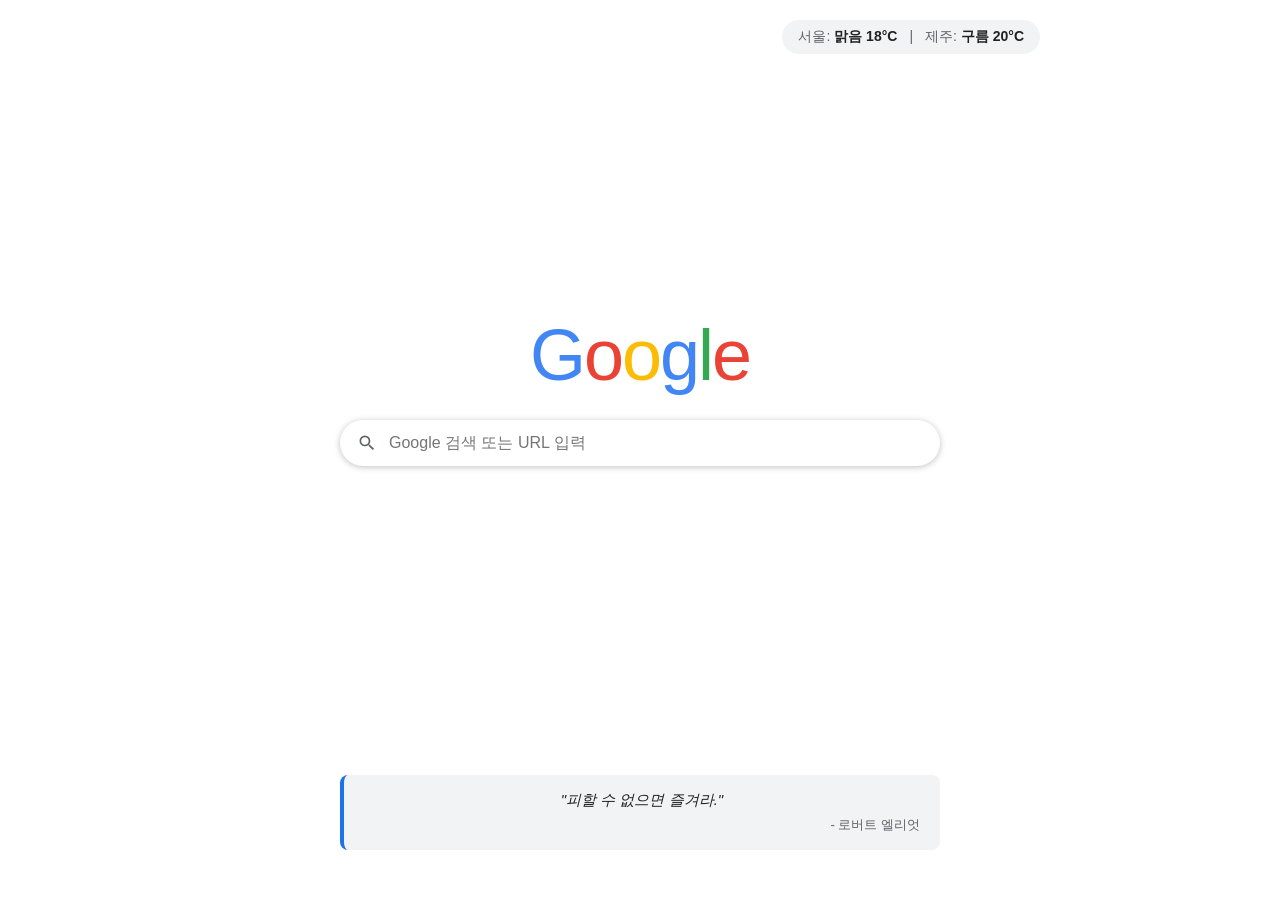
==== index.html @ ef7b277c "Add files via upload" ====
<!DOCTYPE html>
<html lang="ko">
<head>
    <meta charset="UTF-8">
    <meta name="viewport" content="width=device-width, initial-scale=1.0">
    <title>Google 스타일 홈</title>
    <style>
        :root {
            --google-blue: #1a73e8;
            --google-gray: #5f6368;
            --google-light-gray: #f1f3f4;
            --border-color: #dfe1e5;
            --text-color: #202124;
        }

        * {
            box-sizing: border-box;
            margin: 0;
            padding: 0;
            font-family: 'Segoe UI', Roboto, Helvetica, Arial, sans-serif;
        }

        body {
            display: flex;
            flex-direction: column;
            justify-content: space-between;
            align-items: center;
            min-height: 100vh;
            background-color: #ffffff;
            color: var(--text-color);
            padding: 20px;
        }

        /* 상단 영역: 날씨 */
        header {
            width: 100%;
            max-width: 800px;
            display: flex;
            justify-content: flex-end;
            gap: 16px;
        }

        .weather-box {
            display: flex;
            gap: 12px;
            background: var(--google-light-gray);
            padding: 8px 16px;
            border-radius: 20px;
            font-size: 14px;
            color: var(--google-gray);
        }

        .weather-item span {
            font-weight: 600;
            color: var(--text-color);
        }

        /* 메인 중앙 영역 (검색창) */
        main {
            display: flex;
            flex-direction: column;
            align-items: center;
            width: 100%;
            max-width: 600px;
            margin-top: -50px;
        }

        .logo {
            font-size: 72px;
            font-weight: 500;
            letter-spacing: -2px;
            margin-bottom: 24px;
            user-select: none;
        }

        /* 구글 로고 컬러 효과 */
        .logo span:nth-child(1) { color: #4285F4; }
        .logo span:nth-child(2) { color: #EA4335; }
        .logo span:nth-child(3) { color: #FBBC05; }
        .logo span:nth-child(4) { color: #4285F4; }
        .logo span:nth-child(5) { color: #34A853; }
        .logo span:nth-child(6) { color: #EA4335; }

        .search-form {
            width: 100%;
            position: relative;
        }

        .search-input-wrapper {
            display: flex;
            align-items: center;
            width: 100%;
            height: 46px;
            border: 1px solid var(--border-color);
            border-radius: 24px;
            padding: 0 16px;
            transition: box-shadow 0.2s ease, border-color 0.2s ease;
            background: #fff;
        }

        .search-input-wrapper:hover,
        .search-input-wrapper:focus-within {
            box-shadow: 0 1px 6px rgba(32,33,36,.28);
            border-color: rgba(223,225,229,0);
        }

        .search-icon {
            width: 20px;
            height: 20px;
            fill: var(--google-gray);
            margin-right: 12px;
        }

        .search-input {
            flex: 1;
            border: none;
            outline: none;
            font-size: 16px;
            background: transparent;
            color: var(--text-color);
        }

        /* 하단 영역: 명언 */
        footer {
            width: 100%;
            max-width: 600px;
            text-align: center;
            padding-bottom: 30px;
        }

        .quote-container {
            background-color: var(--google-light-gray);
            border-radius: 8px;
            padding: 16px 20px;
            border-left: 4px solid var(--google-blue);
        }

        .quote-text {
            font-size: 15px;
            font-style: italic;
            color: var(--text-color);
            margin-bottom: 6px;
        }

        .quote-author {
            font-size: 13px;
            color: var(--google-gray);
            text-align: right;
        }
    </style>
</head>
<body>

    <!-- 상단: 서울, 제주 날씨 -->
    <header>
        <div class="weather-box">
            <div class="weather-item">서울: <span id="seoul-weather">불러오는 중...</span></div>
            <div class="weather-item">|</div>
            <div class="weather-item">제주: <span id="jeju-weather">불러오는 중...</span></div>
        </div>
    </header>

    <!-- 중앙: 구글 스타일 로고 및 검색창 -->
    <main>
        <div class="logo">
            <span>G</span><span>o</span><span>o</span><span>g</span><span>l</span><span>e</span>
        </div>
        <form class="search-form" action="https://www.google.com/search" method="GET">
            <div class="search-input-wrapper">
                <svg class="search-icon" focusable="false" xmlns="http://www.w3.org/2000/svg" viewBox="0 0 24 24">
                    <path d="M15.5 14h-.79l-.28-.27A6.471 6.471 0 0 0 16 9.5 6.5 6.5 0 1 0 9.5 16c1.61 0 3.09-.59 4.23-1.57l.27.28v.79l5 4.99L20.49 19l-4.99-5zm-6 0C7.01 14 5 11.99 5 9.5S7.01 5 9.5 5 14 7.01 14 9.5 11.99 14 9.5 14z"></path>
                </svg>
                <input type="text" name="q" class="search-input" placeholder="Google 검색 또는 URL 입력" autocomplete="off" autofocus>
            </div>
        </form>
    </main>

    <!-- 하단: 오늘의 명언 -->
    <footer>
        <div class="quote-container">
            <p class="quote-text" id="quote-content">"삶이 있는 한 희망은 있다."</p>
            <p class="quote-author" id="quote-author">- 키케로</p>
        </div>
    </footer>

    <script>
        // 1. 간단한 날씨 시뮬레이션 (실제 API 연동 전 UI 확인용 임시 데이터, 필요시 API 교체 가능)
        // 서울과 제주의 날씨 정보를 가볍게 반영해 둡니다.
        document.getElementById('seoul-weather').innerText = '맑음 18°C';
        document.getElementById('jeju-weather').innerText = '구름 20°C';

        // 2. 명언 데이터 리스트
        const quotes = [
            { text: "삶이 있는 한 희망은 있다.", author: "키케로" },
            { text: "산다는 것은 서두르는 것이 아니라, 음미하는 것이다.", author: "존 레논" },
            { text: "1퍼센트의 가능성, 그것이 나의 길이다.", author: "나폴레옹" },
            { text: "피할 수 없으면 즐겨라.", author: "로버트 엘리엇" },
            { text: "내일은 내일의 태양이 뜬다.", author: "마가렛 미첼" },
            { text: "가장 큰 위험은 위험을 감수하지 않는 것이다.", author: "마크 저커버그" }
        ];

        // 페이지를 열 때마다 무작위 명언 출력
        function displayRandomQuote() {
            const randomIndex = Math.floor(Math.random() * quotes.length);
            const selectedQuote = quotes[randomIndex];
            
            document.getElementById('quote-content').innerText = `"${selectedQuote.text}"`;
            document.getElementById('quote-author').innerText = `- ${selectedQuote.author}`;
        }

        displayRandomQuote();
    </script>
</body>
</html>
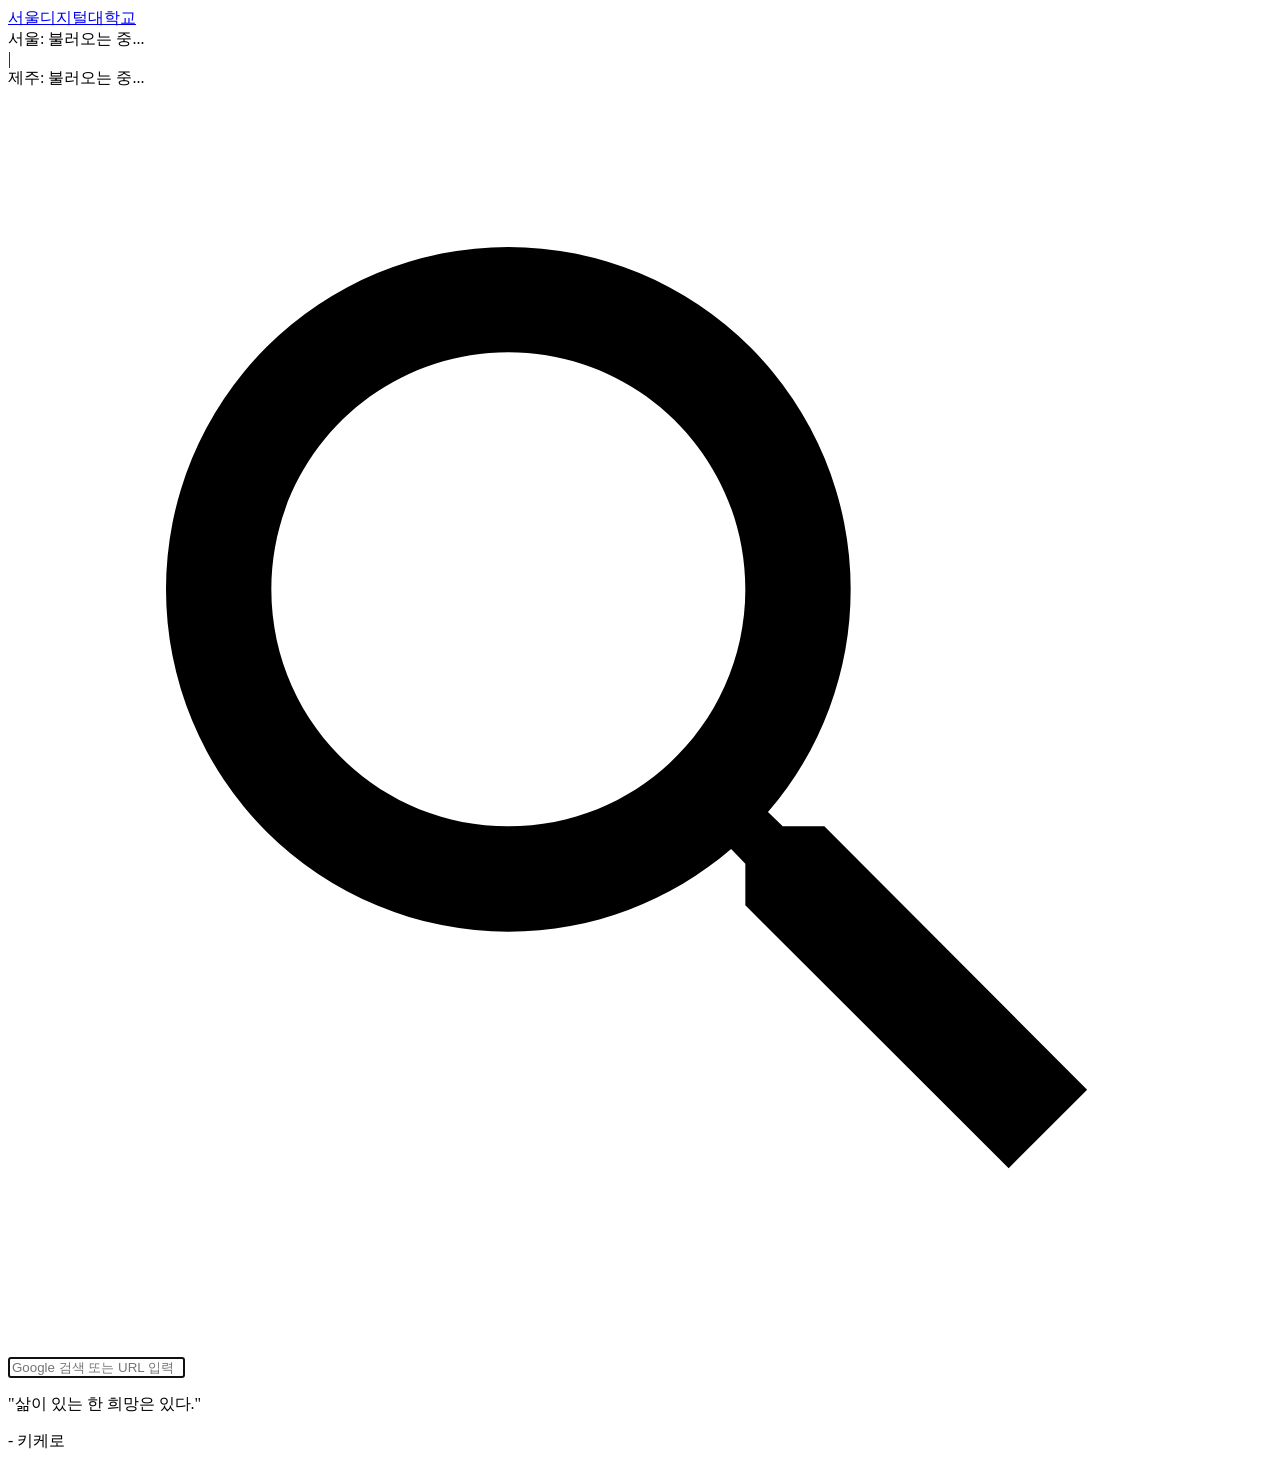
==== commit 6562948c: "Add files via upload" ====
--- a/index.html
+++ b/index.html
@@ -3,156 +3,17 @@
 <head>
     <meta charset="UTF-8">
     <meta name="viewport" content="width=device-width, initial-scale=1.0">
-    <title>Google 스타일 홈</title>
-    <style>
-        :root {
-            --google-blue: #1a73e8;
-            --google-gray: #5f6368;
-            --google-light-gray: #f1f3f4;
-            --border-color: #dfe1e5;
-            --text-color: #202124;
-        }
-
-        * {
-            box-sizing: border-box;
-            margin: 0;
-            padding: 0;
-            font-family: 'Segoe UI', Roboto, Helvetica, Arial, sans-serif;
-        }
-
-        body {
-            display: flex;
-            flex-direction: column;
-            justify-content: space-between;
-            align-items: center;
-            min-height: 100vh;
-            background-color: #ffffff;
-            color: var(--text-color);
-            padding: 20px;
-        }
-
-        /* 상단 영역: 날씨 */
-        header {
-            width: 100%;
-            max-width: 800px;
-            display: flex;
-            justify-content: flex-end;
-            gap: 16px;
-        }
-
-        .weather-box {
-            display: flex;
-            gap: 12px;
-            background: var(--google-light-gray);
-            padding: 8px 16px;
-            border-radius: 20px;
-            font-size: 14px;
-            color: var(--google-gray);
-        }
-
-        .weather-item span {
-            font-weight: 600;
-            color: var(--text-color);
-        }
-
-        /* 메인 중앙 영역 (검색창) */
-        main {
-            display: flex;
-            flex-direction: column;
-            align-items: center;
-            width: 100%;
-            max-width: 600px;
-            margin-top: -50px;
-        }
-
-        .logo {
-            font-size: 72px;
-            font-weight: 500;
-            letter-spacing: -2px;
-            margin-bottom: 24px;
-            user-select: none;
-        }
-
-        /* 구글 로고 컬러 효과 */
-        .logo span:nth-child(1) { color: #4285F4; }
-        .logo span:nth-child(2) { color: #EA4335; }
-        .logo span:nth-child(3) { color: #FBBC05; }
-        .logo span:nth-child(4) { color: #4285F4; }
-        .logo span:nth-child(5) { color: #34A853; }
-        .logo span:nth-child(6) { color: #EA4335; }
-
-        .search-form {
-            width: 100%;
-            position: relative;
-        }
-
-        .search-input-wrapper {
-            display: flex;
-            align-items: center;
-            width: 100%;
-            height: 46px;
-            border: 1px solid var(--border-color);
-            border-radius: 24px;
-            padding: 0 16px;
-            transition: box-shadow 0.2s ease, border-color 0.2s ease;
-            background: #fff;
-        }
-
-        .search-input-wrapper:hover,
-        .search-input-wrapper:focus-within {
-            box-shadow: 0 1px 6px rgba(32,33,36,.28);
-            border-color: rgba(223,225,229,0);
-        }
-
-        .search-icon {
-            width: 20px;
-            height: 20px;
-            fill: var(--google-gray);
-            margin-right: 12px;
-        }
-
-        .search-input {
-            flex: 1;
-            border: none;
-            outline: none;
-            font-size: 16px;
-            background: transparent;
-            color: var(--text-color);
-        }
-
-        /* 하단 영역: 명언 */
-        footer {
-            width: 100%;
-            max-width: 600px;
-            text-align: center;
-            padding-bottom: 30px;
-        }
-
-        .quote-container {
-            background-color: var(--google-light-gray);
-            border-radius: 8px;
-            padding: 16px 20px;
-            border-left: 4px solid var(--google-blue);
-        }
-
-        .quote-text {
-            font-size: 15px;
-            font-style: italic;
-            color: var(--text-color);
-            margin-bottom: 6px;
-        }
-
-        .quote-author {
-            font-size: 13px;
-            color: var(--google-gray);
-            text-align: right;
-        }
-    </style>
+    <title>서울디지털대학교 홈</title>
+    <!-- 외부 CSS 파일 연결 -->
+    <link rel="stylesheet" href="style.css">
 </head>
 <body>
 
-    <!-- 상단: 서울, 제주 날씨 -->
-    <header>
+    <!-- 상단 영역: 왼쪽 서울디지털대학교 로고 링크 / 오른쪽 날씨 -->
+    <header class="top-header">
+        <a href="https://www.sdu.ac.kr" target="_blank" class="sdu-logo-link">
+            <span class="sdu-logo-text">서울디지털대학교</span>
+        </a>
         <div class="weather-box">
             <div class="weather-item">서울: <span id="seoul-weather">불러오는 중...</span></div>
             <div class="weather-item">|</div>
@@ -160,11 +21,8 @@
         </div>
     </header>
 
-    <!-- 중앙: 구글 스타일 로고 및 검색창 -->
+    <!-- 중앙: 구글 검색창 (제목 로고는 삭제됨) -->
     <main>
-        <div class="logo">
-            <span>G</span><span>o</span><span>o</span><span>g</span><span>l</span><span>e</span>
-        </div>
         <form class="search-form" action="https://www.google.com/search" method="GET">
             <div class="search-input-wrapper">
                 <svg class="search-icon" focusable="false" xmlns="http://www.w3.org/2000/svg" viewBox="0 0 24 24">
@@ -183,32 +41,7 @@
         </div>
     </footer>
 
-    <script>
-        // 1. 간단한 날씨 시뮬레이션 (실제 API 연동 전 UI 확인용 임시 데이터, 필요시 API 교체 가능)
-        // 서울과 제주의 날씨 정보를 가볍게 반영해 둡니다.
-        document.getElementById('seoul-weather').innerText = '맑음 18°C';
-        document.getElementById('jeju-weather').innerText = '구름 20°C';
-
-        // 2. 명언 데이터 리스트
-        const quotes = [
-            { text: "삶이 있는 한 희망은 있다.", author: "키케로" },
-            { text: "산다는 것은 서두르는 것이 아니라, 음미하는 것이다.", author: "존 레논" },
-            { text: "1퍼센트의 가능성, 그것이 나의 길이다.", author: "나폴레옹" },
-            { text: "피할 수 없으면 즐겨라.", author: "로버트 엘리엇" },
-            { text: "내일은 내일의 태양이 뜬다.", author: "마가렛 미첼" },
-            { text: "가장 큰 위험은 위험을 감수하지 않는 것이다.", author: "마크 저커버그" }
-        ];
-
-        // 페이지를 열 때마다 무작위 명언 출력
-        function displayRandomQuote() {
-            const randomIndex = Math.floor(Math.random() * quotes.length);
-            const selectedQuote = quotes[randomIndex];
-            
-            document.getElementById('quote-content').innerText = `"${selectedQuote.text}"`;
-            document.getElementById('quote-author').innerText = `- ${selectedQuote.author}`;
-        }
-
-        displayRandomQuote();
-    </script>
+    <!-- 외부 JavaScript 파일 연결 -->
+    <script src="script.js"></script>
 </body>
 </html>
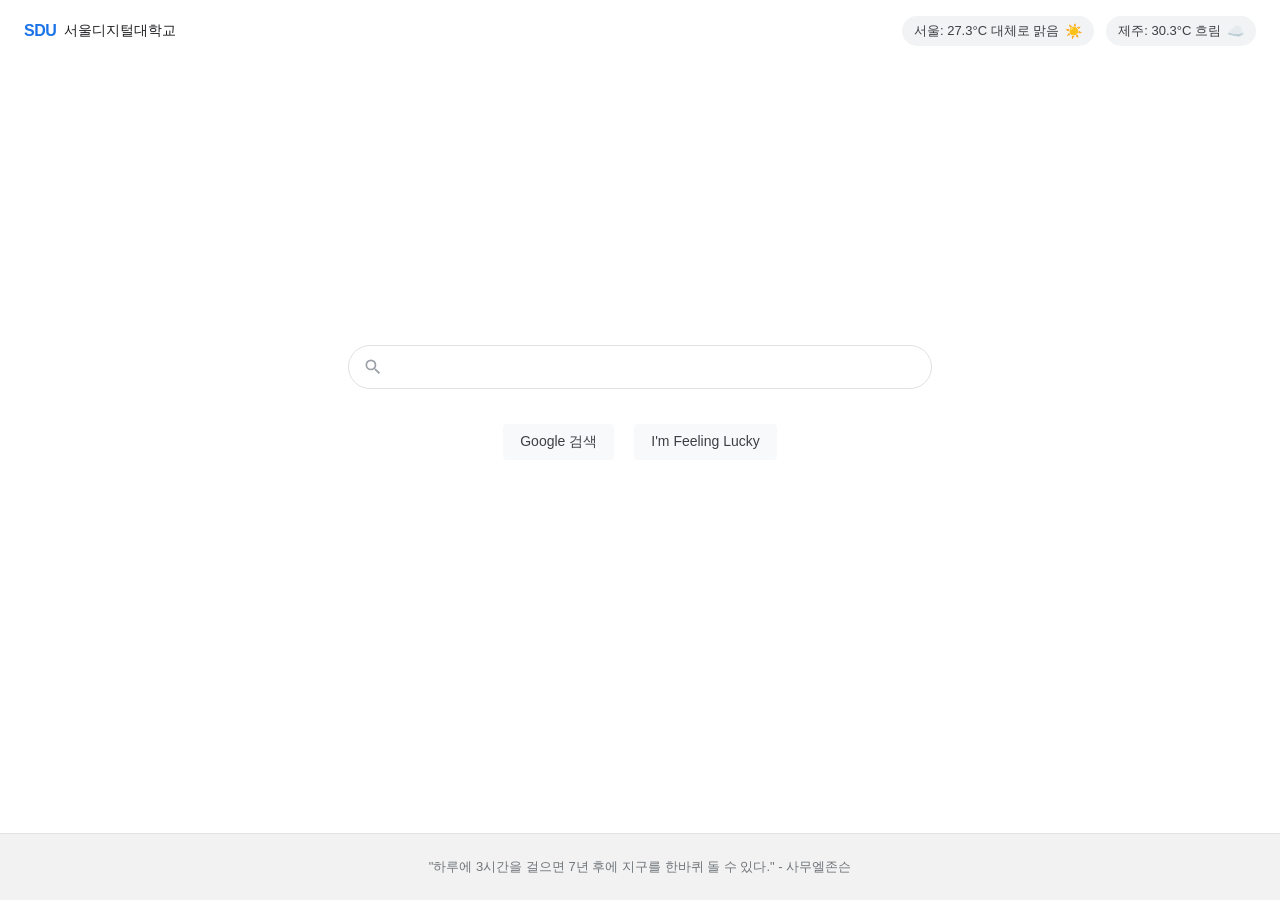
==== commit d75b99d9: "Add files via upload" ====
--- a/index.html
+++ b/index.html
@@ -1,47 +1,55 @@
-<!DOCTYPE html>
-<html lang="ko">
-<head>
-    <meta charset="UTF-8">
-    <meta name="viewport" content="width=device-width, initial-scale=1.0">
-    <title>서울디지털대학교 홈</title>
-    <!-- 외부 CSS 파일 연결 -->
-    <link rel="stylesheet" href="style.css">
-</head>
-<body>
-
-    <!-- 상단 영역: 왼쪽 서울디지털대학교 로고 링크 / 오른쪽 날씨 -->
-    <header class="top-header">
-        <a href="https://www.sdu.ac.kr" target="_blank" class="sdu-logo-link">
-            <span class="sdu-logo-text">서울디지털대학교</span>
-        </a>
-        <div class="weather-box">
-            <div class="weather-item">서울: <span id="seoul-weather">불러오는 중...</span></div>
-            <div class="weather-item">|</div>
-            <div class="weather-item">제주: <span id="jeju-weather">불러오는 중...</span></div>
-        </div>
-    </header>
-
-    <!-- 중앙: 구글 검색창 (제목 로고는 삭제됨) -->
-    <main>
-        <form class="search-form" action="https://www.google.com/search" method="GET">
-            <div class="search-input-wrapper">
-                <svg class="search-icon" focusable="false" xmlns="http://www.w3.org/2000/svg" viewBox="0 0 24 24">
-                    <path d="M15.5 14h-.79l-.28-.27A6.471 6.471 0 0 0 16 9.5 6.5 6.5 0 1 0 9.5 16c1.61 0 3.09-.59 4.23-1.57l.27.28v.79l5 4.99L20.49 19l-4.99-5zm-6 0C7.01 14 5 11.99 5 9.5S7.01 5 9.5 5 14 7.01 14 9.5 11.99 14 9.5 14z"></path>
-                </svg>
-                <input type="text" name="q" class="search-input" placeholder="Google 검색 또는 URL 입력" autocomplete="off" autofocus>
-            </div>
-        </form>
-    </main>
-
-    <!-- 하단: 오늘의 명언 -->
-    <footer>
-        <div class="quote-container">
-            <p class="quote-text" id="quote-content">"삶이 있는 한 희망은 있다."</p>
-            <p class="quote-author" id="quote-author">- 키케로</p>
-        </div>
-    </footer>
-
-    <!-- 외부 JavaScript 파일 연결 -->
-    <script src="script.js"></script>
-</body>
-</html>+<!DOCTYPE html>
+<html lang="ko">
+<head>
+    <meta charset="UTF-8">
+    <meta name="viewport" content="width=device-width, initial-scale=1.0">
+    <title>시작 페이지</title>
+    <link rel="stylesheet" href="styles.css">
+</head>
+<body>
+    <!-- Top Header -->
+    <header class="top-header">
+        <div class="left-logo">
+            <a href="https://www.sdu.ac.kr" target="_blank" rel="noopener noreferrer">
+                <span class="sdu-badge">SDU</span> 서울디지털대학교
+            </a>
+        </div>
+        <div class="right-weather">
+            <div class="weather-pill">
+                <span>서울: 27.3°C 대체로 맑음</span>
+                <span class="weather-icon">☀️</span>
+            </div>
+            <div class="weather-pill">
+                <span>제주: 30.3°C 흐림</span>
+                <span class="weather-icon">☁️</span>
+            </div>
+        </div>
+    </header>
+
+    <!-- Main Content -->
+    <main class="main-container">
+        <!-- Search Box Form -->
+        <form action="https://www.google.com/search" method="GET" class="search-form" target="_blank">
+            <div class="search-bar">
+                <span class="search-icon">
+                    <svg focusable="false" xmlns="http://www.w3.org/2000/svg" viewBox="0 0 24 24" width="20" height="20">
+                        <path fill="#9aa0a6" d="M15.5 14h-.79l-.28-.27A6.471 6.471 0 0 0 16 9.5 6.5 6.5 0 1 0 9.5 16c1.61 0 3.09-.59 4.23-1.57l.27.28v.79l5 4.99L20.49 19l-4.99-5zm-6 0C7.01 14 5 11.99 5 9.5S7.01 5 9.5 5 14 7.01 14 9.5 11.99 14 9.5 14z"></path>
+                    </svg>
+                </span>
+                <input type="text" name="q" autocomplete="off" autofocus>
+            </div>
+            <div class="search-buttons">
+                <button type="submit" name="btnK">Google 검색</button>
+                <button type="button" id="lucky-btn">I'm Feeling Lucky</button>
+            </div>
+        </form>
+    </main>
+
+    <!-- Footer Quote -->
+    <footer class="footer-quote">
+        <p id="quote-text">"하루에 3시간을 걸으면 7년 후에 지구를 한바퀴 돌 수 있다." - 사무엘존슨</p>
+    </footer>
+
+    <script src="script.js"></script>
+</body>
+</html>
--- a/styles.css
+++ b/styles.css
@@ -0,0 +1,149 @@
+* {
+    box-sizing: border-box;
+    margin: 0;
+    padding: 0;
+}
+
+body {
+    font-family: Arial, sans-serif;
+    background-color: #ffffff;
+    color: #202124;
+    height: 100vh;
+    display: flex;
+    flex-direction: column;
+    justify-content: space-between;
+}
+
+/* Top Header */
+.top-header {
+    display: flex;
+    justify-content: space-between;
+    align-items: center;
+    padding: 16px 24px;
+    font-size: 14px;
+}
+
+.left-logo a {
+    text-decoration: none;
+    color: #202124;
+    font-weight: 500;
+    display: flex;
+    align-items: center;
+    gap: 8px;
+}
+
+.sdu-badge {
+    color: #1a73e8;
+    font-weight: bold;
+    font-size: 16px;
+    letter-spacing: -0.5px;
+}
+
+.right-weather {
+    display: flex;
+    gap: 12px;
+}
+
+.weather-pill {
+    background: #f1f3f4;
+    padding: 6px 12px;
+    border-radius: 20px;
+    display: flex;
+    align-items: center;
+    gap: 6px;
+    font-size: 13px;
+    color: #3c4043;
+}
+
+.weather-icon {
+    font-size: 14px;
+}
+
+/* Main Container */
+.main-container {
+    display: flex;
+    flex-direction: column;
+    align-items: center;
+    justify-content: center;
+    flex-grow: 1;
+    margin-top: -80px;
+}
+
+.search-form {
+    display: flex;
+    flex-direction: column;
+    align-items: center;
+    width: 100%;
+}
+
+.search-bar {
+    display: flex;
+    align-items: center;
+    width: 584px;
+    height: 44px;
+    border: 1px solid #dfe1e5;
+    border-radius: 24px;
+    padding: 0 14px;
+    margin-bottom: 24px;
+    background: #fff;
+    box-shadow: none;
+  }
+
+.search-bar:hover {
+    box-shadow: 0 1px 6px rgba(32,33,36,.28);
+    border-color: rgba(223,225,229,0);
+}
+
+.search-icon {
+    display: flex;
+    align-items: center;
+    margin-right: 12px;
+}
+
+.search-bar input {
+    flex: 1;
+    border: none;
+    outline: none;
+    font-size: 16px;
+    background: transparent;
+    color: rgba(0,0,0,0.87);
+}
+
+.search-buttons {
+    display: flex;
+    gap: 12px;
+}
+
+.search-buttons button {
+    background-color: #f8f9fa;
+    border: 1px solid #f8f9fa;
+    border-radius: 4px;
+    color: #3c4043;
+    font-family: arial,sans-serif;
+    font-size: 14px;
+    margin: 11px 4px;
+    padding: 0 16px;
+    line-height: 27px;
+    height: 36px;
+    min-width: 54px;
+    text-align: center;
+    cursor: pointer;
+    user-select: none;
+}
+
+.search-buttons button:hover {
+    background-color: #f8f9fa;
+    border-color: #dadce0;
+    color: #202124;
+    box-shadow: 0 1px 1px rgba(0,0,0,.1);
+}
+
+/* Footer */
+.footer-quote {
+    text-align: center;
+    padding: 24px;
+    background-color: #f2f2f2;
+    color: #70757a;
+    font-size: 13px;
+    border-top: 1px solid #e4e4e4;
+}
